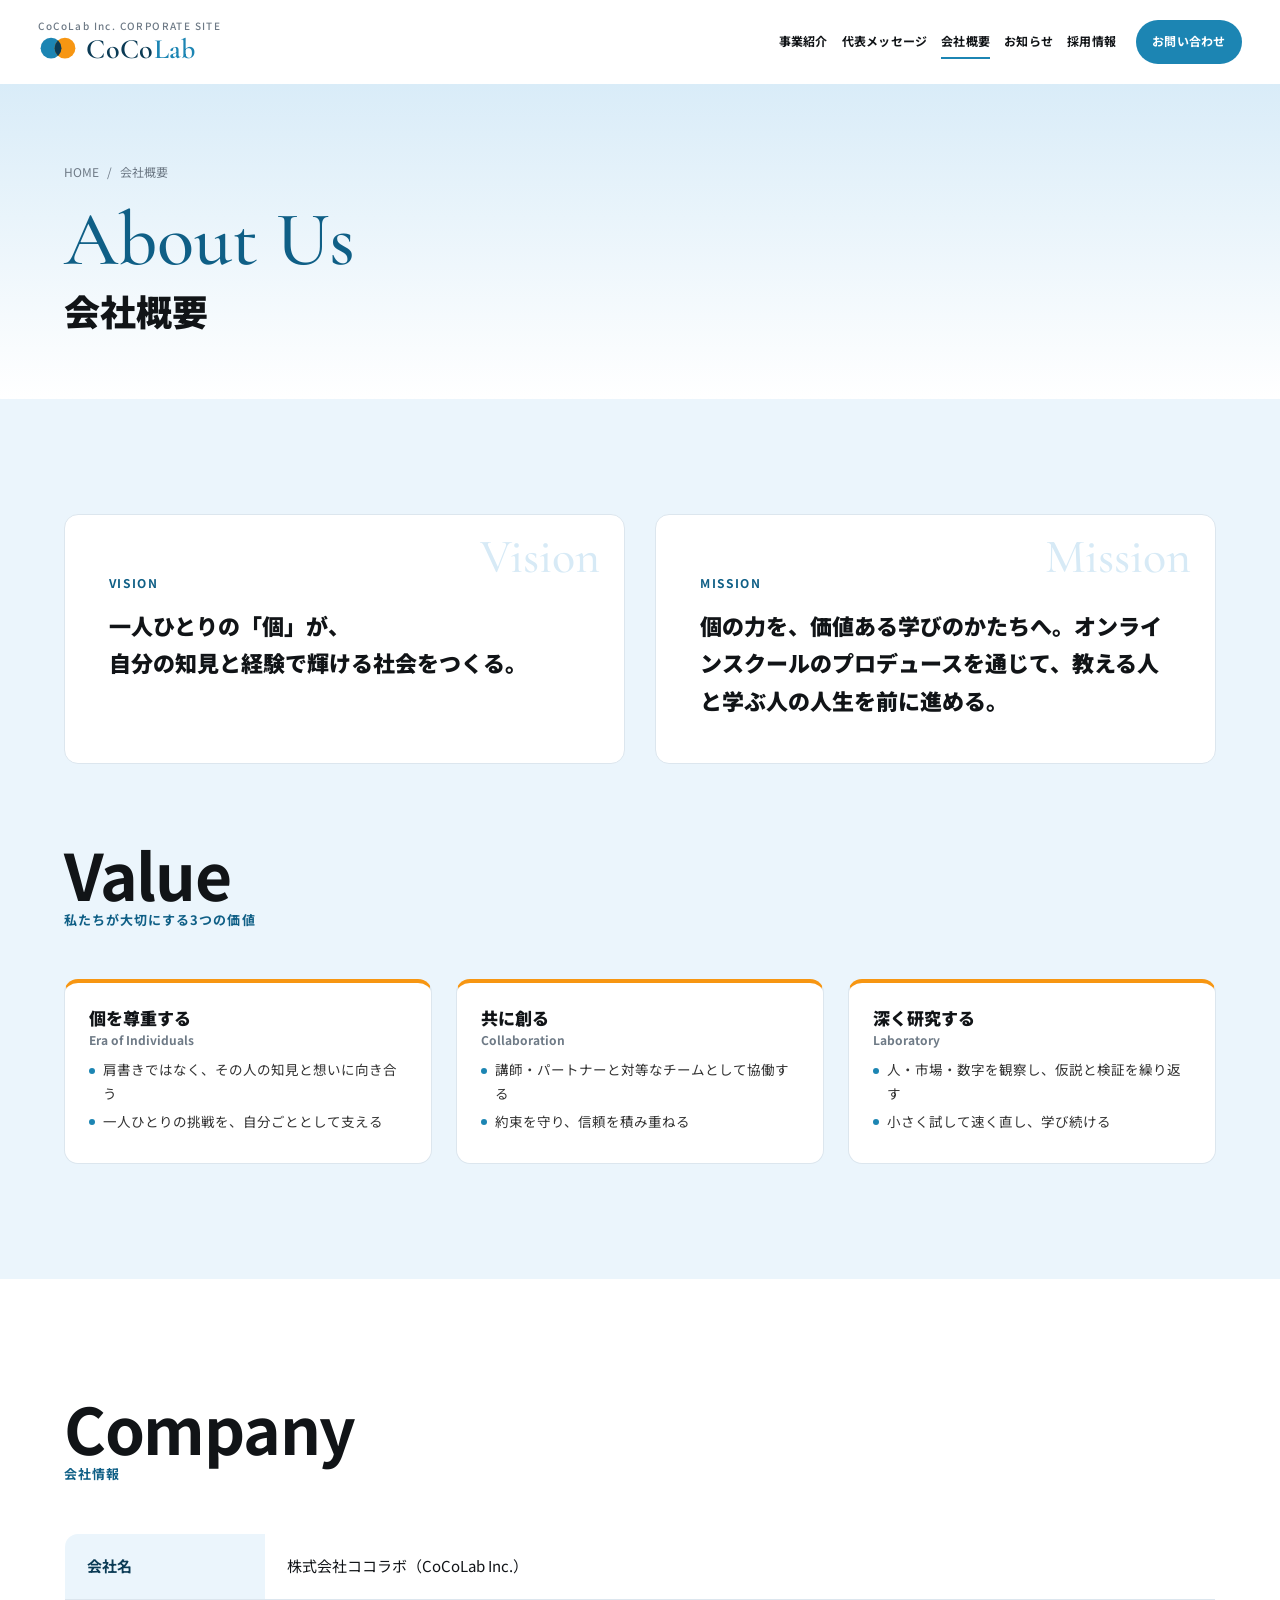
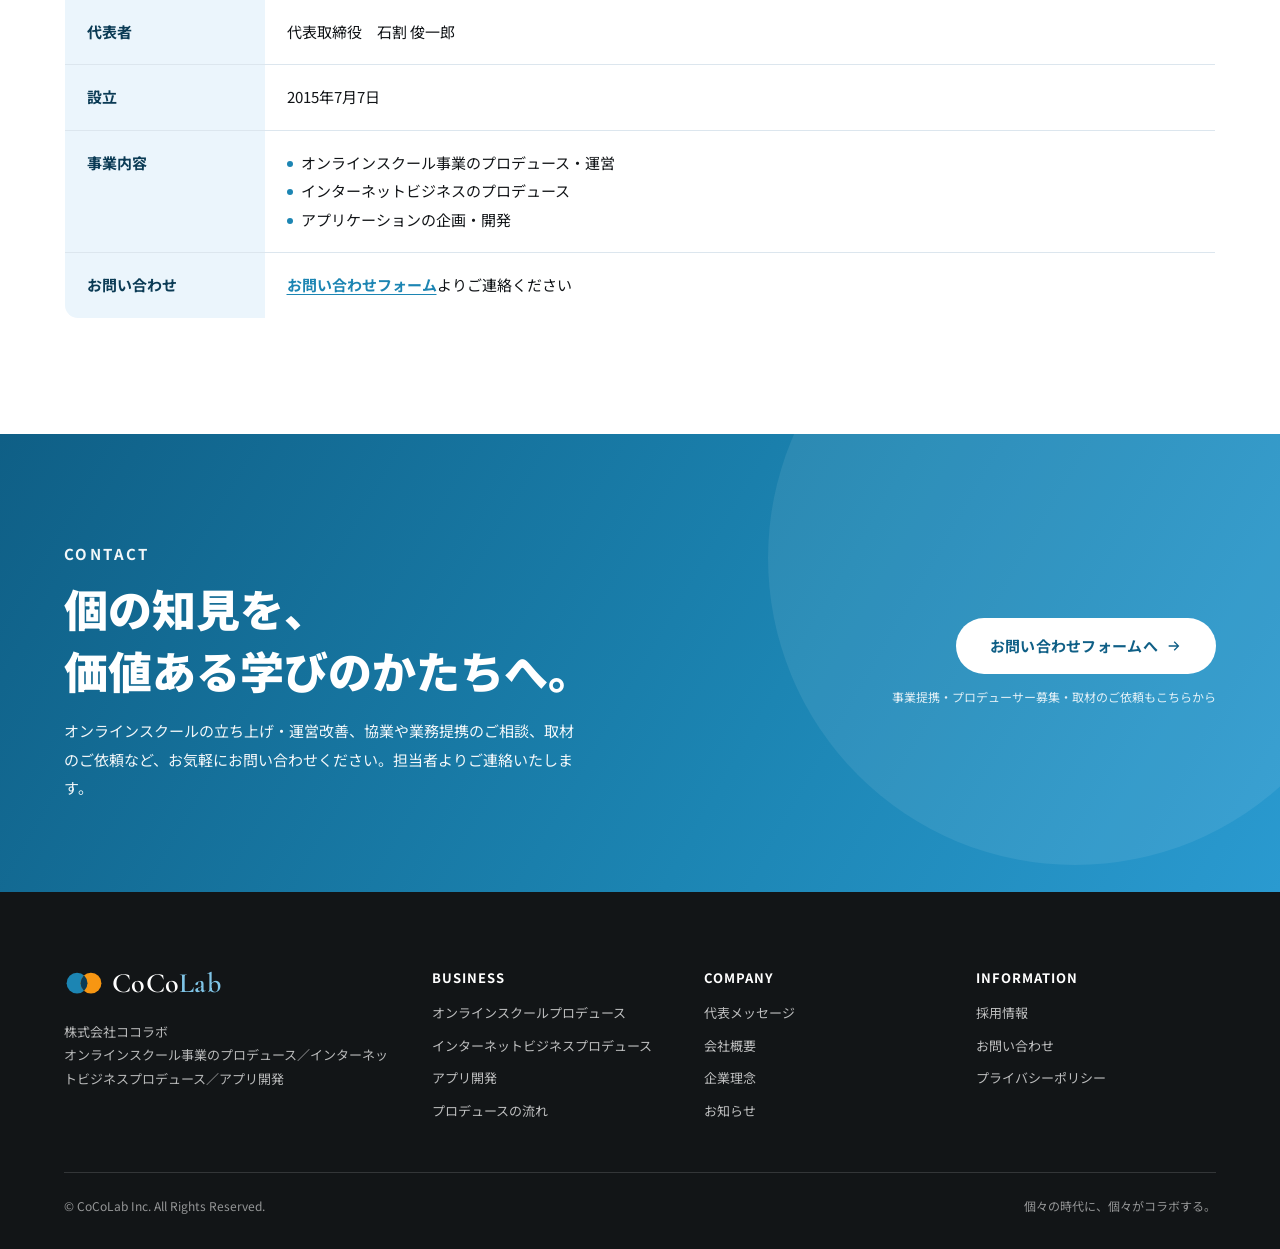
==== about.html @ 335e9fab "Add files via upload" ====
<!DOCTYPE html>
<html lang="ja">
<head>
<meta charset="utf-8">
<meta name="viewport" content="width=device-width, initial-scale=1, viewport-fit=cover">
<title>会社概要・企業理念｜株式会社ココラボ</title>
<meta name="description" content="株式会社ココラボの会社概要と企業理念。2015年設立。オンラインスクール事業のプロデュース、インターネットビジネスプロデュース、アプリ開発を行っています。">
<meta property="og:type" content="website">
<meta property="og:site_name" content="株式会社ココラボ">
<meta property="og:title" content="会社概要・企業理念｜株式会社ココラボ">
<meta property="og:description" content="株式会社ココラボの会社概要と企業理念。2015年設立。オンラインスクール事業のプロデュース、インターネットビジネスプロデュース、アプリ開発を行っています。">
<meta property="og:locale" content="ja_JP">
<meta name="twitter:card" content="summary_large_image">
<link rel="canonical" href="https://cocolo-labo.co.jp/about.html">
<meta property="og:url" content="https://cocolo-labo.co.jp/about.html">
<meta property="og:image" content="https://cocolo-labo.co.jp/og-image.jpg">
<script type="application/ld+json">{"@context": "https://schema.org", "@graph": [{"@type": "Organization", "name": "株式会社ココラボ", "alternateName": "CoCoLab Inc.", "foundingDate": "2015-07-07", "description": "オンラインスクール事業のプロデュース、インターネットビジネスプロデュース、アプリ開発を行う会社。", "founder": {"@type": "Person", "name": "石割俊一郎", "jobTitle": "代表取締役"}, "url": "https://cocolo-labo.co.jp/"}, {"@type": "BreadcrumbList", "itemListElement": [{"@type": "ListItem", "position": 1, "name": "HOME", "item": "https://cocolo-labo.co.jp/"}, {"@type": "ListItem", "position": 2, "name": "会社概要・企業理念", "item": "https://cocolo-labo.co.jp/about.html"}]}]}</script>
<link rel="icon" href="favicon.svg" type="image/svg+xml">
<link rel="preconnect" href="https://fonts.googleapis.com">
<link rel="preconnect" href="https://fonts.gstatic.com" crossorigin>
<link rel="stylesheet" href="https://fonts.googleapis.com/css2?family=Noto+Sans+JP:wght@400;500;700;900&family=Cormorant+Garamond:ital,wght@0,500;0,600;1,500&display=swap">
<link rel="stylesheet" href="style.css">
</head>
<body>
<a class="skip" href="#main">本文へスキップ</a>
<header class="header">
  <div class="header__inner">
    <a class="header__logo" href="./" aria-label="株式会社ココラボ トップへ">
      <small>CoCoLab Inc. CORPORATE SITE</small>
      <span class="logo"><svg class="logo__mark" viewBox="0 0 46 28" aria-hidden="true"><defs><clipPath id="lg-hd"><circle cx="15" cy="14" r="12"/></clipPath></defs><circle cx="15" cy="14" r="12" fill="#1C85B3"/><circle cx="31" cy="14" r="12" fill="#F79612"/><circle cx="31" cy="14" r="12" fill="#0B3B55" clip-path="url(#lg-hd)"/></svg><span class="logo__word">CoCo<b>Lab</b></span></span>
    </a>
    <nav class="nav" aria-label="グローバルナビゲーション">
      <a href="business.html">事業紹介</a>
      <a href="message.html">代表メッセージ</a>
      <a href="about.html">会社概要</a>
      <a href="news.html">お知らせ</a>
      <a href="recruit.html">採用情報</a>
    </nav>
    <div class="header__cta">
      <a class="btn" href="contact.html">お問い合わせ</a>
    </div>
    <button class="menu-btn" aria-expanded="false" aria-controls="drawer" aria-label="メニュー"><span></span><span></span><span></span></button>
  </div>
</header>
<div class="drawer" id="drawer">
  <a class="link" href="./">トップ</a>
  <a class="link" href="business.html">事業紹介</a>
  <a class="link" href="message.html">代表メッセージ</a>
  <a class="link" href="about.html">会社概要</a>
  <a class="link" href="news.html">お知らせ</a>
  <a class="link" href="recruit.html">採用情報</a>
  <a class="link" href="privacy.html">プライバシーポリシー</a>
  <div class="drawer__cta">
    <a class="btn" href="contact.html">お問い合わせ</a>
  </div>
</div>

<main id="main">
<section class="page-head">
  <div class="container">
    <nav class="breadcrumb" aria-label="パンくず"><a href="./">HOME</a><span>/</span><span>会社概要</span></nav>
    <p class="en">About Us</p>
    <h1>会社概要</h1>
  </div>
</section>

<section class="section section--sky" id="philosophy">
  <div class="container">
    <div class="vm reveal">
      <div class="vm__item"><span class="en" aria-hidden="true">Vision</span><p class="ja">VISION</p><p>一人ひとりの「個」が、<br>自分の知見と経験で輝ける社会をつくる。</p></div>
      <div class="vm__item"><span class="en" aria-hidden="true">Mission</span><p class="ja">MISSION</p><p>個の力を、価値ある学びのかたちへ。オンラインスクールのプロデュースを通じて、教える人と学ぶ人の人生を前に進める。</p></div>
    </div>
    <div class="sec-head reveal" style="margin-top:clamp(48px,6vw,80px)">
      <div class="sec-head__title"><h2><span class="en">Value</span><span class="ja">私たちが大切にする3つの価値</span></h2></div>
    </div>
    <div class="values reveal">
      <div class="value"><h3>個を尊重する<small>Era of Individuals</small></h3><ul><li>肩書きではなく、その人の知見と想いに向き合う</li><li>一人ひとりの挑戦を、自分ごととして支える</li></ul></div>
      <div class="value"><h3>共に創る<small>Collaboration</small></h3><ul><li>講師・パートナーと対等なチームとして協働する</li><li>約束を守り、信頼を積み重ねる</li></ul></div>
      <div class="value"><h3>深く研究する<small>Laboratory</small></h3><ul><li>人・市場・数字を観察し、仮説と検証を繰り返す</li><li>小さく試して速く直し、学び続ける</li></ul></div>
    </div>
  </div>
</section>

<section class="section" id="company">
  <div class="container">
    <div class="sec-head reveal">
      <div class="sec-head__title"><h2><span class="en">Company</span><span class="ja">会社情報</span></h2></div>
    </div>
    <table class="spec reveal">
      <tbody>
        <tr><th scope="row">会社名</th><td>株式会社ココラボ（CoCoLab Inc.）</td></tr>
        <tr><th scope="row">代表者</th><td>代表取締役　石割 俊一郎</td></tr>
        <tr><th scope="row">設立</th><td>2015年7月7日</td></tr>
        <tr><th scope="row">事業内容</th><td><ul class="dots"><li>オンラインスクール事業のプロデュース・運営</li><li>インターネットビジネスのプロデュース</li><li>アプリケーションの企画・開発</li></ul></td></tr>
        <tr><th scope="row">お問い合わせ</th><td><a class="text-link" href="contact.html">お問い合わせフォーム</a>よりご連絡ください</td></tr>
      </tbody>
    </table>
  </div>
</section>

</main>
<section class="cta" id="contact-cta">
  <div class="container cta__inner">
    <div>
      <p class="cta__label">CONTACT</p>
      <h2>個の知見を、<br>価値ある学びのかたちへ。</h2>
      <p>オンラインスクールの立ち上げ・運営改善、協業や業務提携のご相談、取材のご依頼など、お気軽にお問い合わせください。担当者よりご連絡いたします。</p>
    </div>
    <div class="cta__actions">
      <a class="btn btn--white btn--lg" href="contact.html">お問い合わせフォームへ<svg viewBox="0 0 24 24" fill="currentColor" aria-hidden="true"><path d="M4 11h12.2l-4.6-4.6L13 5l7 7-7 7-1.4-1.4 4.6-4.6H4z"/></svg></a>
      <small>事業提携・プロデューサー募集・取材のご依頼もこちらから</small>
    </div>
  </div>
</section>
<footer class="footer">
  <div class="container">
    <div class="footer__top">
      <div class="footer__brand">
        <span class="logo"><svg class="logo__mark" viewBox="0 0 46 28" aria-hidden="true"><defs><clipPath id="lg-ft"><circle cx="15" cy="14" r="12"/></clipPath></defs><circle cx="15" cy="14" r="12" fill="#1C85B3"/><circle cx="31" cy="14" r="12" fill="#F79612"/><circle cx="31" cy="14" r="12" fill="#0B3B55" clip-path="url(#lg-ft)"/></svg><span class="logo__word">CoCo<b>Lab</b></span></span>
        <p>株式会社ココラボ<br>オンラインスクール事業のプロデュース／インターネットビジネスプロデュース／アプリ開発</p>
      </div>
      <div>
        <h4>BUSINESS</h4>
        <ul>
          <li><a href="business.html#school">オンラインスクールプロデュース</a></li>
          <li><a href="business.html#produce">インターネットビジネスプロデュース</a></li>
          <li><a href="business.html#app">アプリ開発</a></li>
          <li><a href="business.html#flow">プロデュースの流れ</a></li>
        </ul>
      </div>
      <div>
        <h4>COMPANY</h4>
        <ul>
          <li><a href="message.html">代表メッセージ</a></li>
          <li><a href="about.html">会社概要</a></li>
          <li><a href="about.html#philosophy">企業理念</a></li>
          <li><a href="news.html">お知らせ</a></li>
        </ul>
      </div>
      <div>
        <h4>INFORMATION</h4>
        <ul>
          <li><a href="recruit.html">採用情報</a></li>
          <li><a href="contact.html">お問い合わせ</a></li>
          <li><a href="privacy.html">プライバシーポリシー</a></li>
        </ul>
      </div>
    </div>
    <div class="footer__bottom">
      <span>© CoCoLab Inc. All Rights Reserved.</span>
      <span>個々の時代に、個々がコラボする。</span>
    </div>
  </div>
</footer>
<script src="main.js"></script>
</body>
</html>
---- style.css ----
/* CoCoLab corporate site — based on the ACCENT ACE design system */
:root{
  --blue:#1C85B3;
  --blue-deep:#0F5F86;
  --blue-ink:#0B3B55;
  --sky:#EBF5FC;
  --sky-deep:#D7EAF6;
  --orange:#F79612;
  --green:#22BF4E;
  --ink:#111417;
  --mist:#6E7A86;
  --line:#DCE6EE;
  --paper:#FFFFFF;
  --footer:#121517;
  --radius:14px;
  --shadow:0 10px 30px rgba(15,95,134,.10);
  --font-ja:"Noto Sans JP","Hiragino Kaku Gothic ProN","Hiragino Sans","Yu Gothic",sans-serif;
  --font-en:"Cormorant Garamond","Times New Roman",Georgia,serif;
  --header-h:84px;
  --gutter:clamp(16px,5vw,64px);
  color-scheme:light;
}
*,*::before,*::after{box-sizing:border-box}
html{scroll-behavior:smooth;scroll-padding-top:calc(var(--header-h) + 12px)}
body{margin:0;font-family:var(--font-ja);font-size:16px;line-height:1.9;color:var(--ink);background:var(--paper);-webkit-font-smoothing:antialiased;overflow-x:hidden}
img{max-width:100%;height:auto;display:block}
a{color:inherit;text-decoration:none}
a:focus-visible,button:focus-visible{outline:3px solid var(--orange);outline-offset:3px}
ul,ol{margin:0;padding:0;list-style:none}
h1,h2,h3,h4{margin:0;line-height:1.35;text-wrap:balance}
p{margin:0}
.container{width:min(1160px,100% - var(--gutter)*2);margin-inline:auto}
.sr-only{position:absolute;width:1px;height:1px;overflow:hidden;clip:rect(0 0 0 0);white-space:nowrap}
@media (prefers-reduced-motion:reduce){*{animation:none!important;transition:none!important;scroll-behavior:auto!important}}

/* ---------- Header (logo top-left, nav + CTA right) ---------- */
.header{position:fixed;inset:0 0 auto 0;z-index:100;height:var(--header-h);background:rgba(255,255,255,.96);backdrop-filter:blur(10px);border-bottom:1px solid transparent;transition:border-color .3s,box-shadow .3s}
.header.is-scrolled{border-bottom-color:var(--line);box-shadow:0 6px 24px rgba(11,59,85,.06)}
.header__inner{height:100%;display:flex;align-items:center;gap:32px;padding-inline:clamp(16px,3vw,40px)}
.header__logo{display:flex;flex-direction:column;gap:2px;flex:0 0 auto}
.header__logo img{height:30px;width:auto}
.header__logo small{font-size:10px;letter-spacing:.14em;color:var(--mist);font-weight:500;line-height:1}
.nav{margin-left:auto;display:flex;align-items:center;gap:clamp(14px,1.8vw,26px)}
.nav a{font-size:13px;font-weight:700;letter-spacing:.02em;position:relative;padding:6px 0;white-space:nowrap}
@media (max-width:1280px){.nav{gap:14px}.nav a{font-size:12px}.header__inner{gap:20px}.header__cta .btn{padding:0 16px;font-size:12px}}
.nav a::after{content:"";position:absolute;left:0;right:0;bottom:0;height:2px;background:var(--blue);transform:scaleX(0);transform-origin:left;transition:transform .25s}
.nav a:hover::after,.nav a[aria-current="page"]::after{transform:scaleX(1)}
.header__cta{display:flex;gap:10px;flex:0 0 auto}
.btn{display:inline-flex;align-items:center;justify-content:center;gap:8px;height:44px;padding:0 22px;border-radius:999px;font-weight:700;font-size:13px;letter-spacing:.02em;color:#fff;background:var(--blue);border:0;cursor:pointer;transition:transform .2s,background .2s,box-shadow .2s;white-space:nowrap}
.btn:hover{transform:translateY(-2px);box-shadow:0 8px 20px rgba(28,133,179,.28)}
.btn--line{background:var(--green)}
.btn--line:hover{box-shadow:0 8px 20px rgba(34,191,78,.28)}
.btn--orange{background:var(--orange)}
.btn--orange:hover{box-shadow:0 8px 20px rgba(247,150,18,.3)}
.btn--lg{height:56px;padding:0 34px;font-size:15px}
.btn--ghost{background:#fff;color:var(--blue);border:2px solid var(--blue)}
.btn--ghost:hover{background:var(--sky)}
.btn svg{width:16px;height:16px;flex:none}
.menu-btn{display:none;margin-left:auto;width:44px;height:44px;border:0;background:transparent;cursor:pointer;padding:0;flex-direction:column;justify-content:center;gap:6px;align-items:center}
.menu-btn span{display:block;width:26px;height:2px;background:var(--ink);transition:transform .3s,opacity .3s}
.menu-btn[aria-expanded="true"] span:nth-child(1){transform:translateY(8px) rotate(45deg)}
.menu-btn[aria-expanded="true"] span:nth-child(2){opacity:0}
.menu-btn[aria-expanded="true"] span:nth-child(3){transform:translateY(-8px) rotate(-45deg)}
.drawer{display:none}
@media (max-width:1140px){
  .nav,.header__cta{display:none}
  .menu-btn{display:flex}
  .drawer{display:block;position:fixed;inset:var(--header-h) 0 0 0;z-index:99;background:#fff;padding:32px var(--gutter);transform:translateX(100%);transition:transform .3s;overflow-y:auto}
  .drawer.is-open{transform:none}
  .drawer a.link{display:block;padding:14px 0;border-bottom:1px solid var(--line);font-weight:700;font-size:16px}
  .drawer .drawer__cta{display:grid;gap:12px;margin-top:28px}
  .drawer .btn{height:52px}
}

/* ---------- Sections ---------- */
main{padding-top:var(--header-h)}
.section{padding-block:clamp(64px,9vw,120px)}
.section--sky{background:var(--sky)}
.sec-head{display:flex;align-items:flex-end;justify-content:space-between;gap:24px;margin-bottom:clamp(32px,4vw,52px)}
.sec-head__title{display:flex;flex-direction:column;gap:6px}
.sec-head__title h2{display:flex;flex-direction:column;gap:6px;margin:0}
.sec-head__title .en{font-size:clamp(40px,5.5vw,64px);font-weight:700;letter-spacing:-.02em;line-height:1;color:var(--ink)}
.sec-head__title .ja{font-size:13px;font-weight:700;letter-spacing:.08em;color:var(--blue-deep)}
.more{display:inline-flex;align-items:center;gap:12px;font-size:14px;font-weight:700;white-space:nowrap}
.more .arrow{width:40px;height:40px;border-radius:50%;background:var(--blue);display:grid;place-items:center;transition:transform .25s}
.more .arrow svg{width:16px;height:16px;fill:#fff}
.more:hover .arrow{transform:translateX(6px)}
.lead{font-size:clamp(15px,1.4vw,17px);max-width:38em}

/* ---------- Hero: full-width banner + lead bar ---------- */
.hero--banner{background:#fff}
.hero__banner{display:block;width:100%;height:auto}
.hero__bar{display:grid;grid-template-columns:1.25fr 1fr;gap:28px;align-items:center;padding-block:clamp(24px,3.5vw,44px)}
.hero__lead{font-size:clamp(20px,1.9vw,26px);font-weight:900;line-height:1.5;letter-spacing:.02em;color:var(--blue-ink)}
.hero__sub{margin-top:10px;font-size:clamp(15px,1.25vw,16px);line-height:1.9;color:#222}
.hero__actions{display:flex;gap:12px;flex-wrap:wrap;justify-content:flex-end}
.sp-only{display:none}
@media (max-width:820px){
  .hero__bar{grid-template-columns:1fr;gap:20px;padding-block:22px 8px}
  .hero__actions{justify-content:flex-start}
  .hero__lead{font-size:21px}
  .hero__sub{font-size:16.5px}
  .sp-only{display:inline}
}
.stats-wrap{background:#fff;padding-block:clamp(20px,3vw,36px) 0}
.intro{margin-top:clamp(22px,3vw,36px);font-size:15px;line-height:2;color:#333;max-width:52em}
.intro strong{font-weight:700;color:var(--blue-ink)}
.stats{margin-top:0;display:grid;grid-template-columns:repeat(5,1fr);border:1px solid var(--line);border-radius:var(--radius);background:#fff;overflow:hidden}
.stat{padding:22px 18px;border-left:1px solid var(--line);text-align:center}
.stat:first-child{border-left:0}
.stat__num{white-space:nowrap;font-size:clamp(26px,2.6vw,36px);font-weight:900;color:var(--blue-deep);line-height:1.1;font-variant-numeric:tabular-nums;letter-spacing:-.01em}
.stat__num small{font-size:.5em;font-weight:700;margin-left:2px}
.stat__label{font-size:12px;font-weight:700;color:var(--mist);margin-top:6px;letter-spacing:.04em}
.stats__note{grid-column:1/-1;font-size:11px;color:var(--mist);padding:8px 18px;border-top:1px solid var(--line);background:#FAFCFE;text-align:right}
@media (max-width:900px){
  .hero__copy{grid-template-columns:1fr}
  .hero__actions{justify-content:flex-start}
  .stats{grid-template-columns:repeat(3,1fr)}
  .stat:nth-child(4){border-left:0;border-top:1px solid var(--line)}
  .stat:nth-child(5){border-top:1px solid var(--line)}
}
@media (max-width:560px){
  .hero__photos{grid-template-columns:1.2fr 1fr}
  .hero__photos figure:nth-child(3){display:none}
  .stats{grid-template-columns:repeat(2,1fr)}
  .stat:nth-child(3){border-left:0;border-top:1px solid var(--line)}
  .stat:nth-child(4){border-left:1px solid var(--line)}
  .stat:nth-child(5){border-left:0;grid-column:1/-1}
}

/* ---------- Cards ---------- */
.grid-3{display:grid;grid-template-columns:repeat(3,1fr);gap:clamp(18px,2.4vw,32px)}
.grid-2{display:grid;grid-template-columns:repeat(2,1fr);gap:clamp(18px,2.4vw,32px)}
@media (max-width:900px){.grid-3{grid-template-columns:repeat(2,1fr)}}
@media (max-width:600px){.grid-3,.grid-2{grid-template-columns:1fr}}
.card{display:flex;flex-direction:column;background:#fff;border-radius:var(--radius);overflow:hidden;border:1px solid var(--line);transition:transform .25s,box-shadow .25s}
a.card:hover{transform:translateY(-4px);box-shadow:var(--shadow)}
.card__img{aspect-ratio:16/9;overflow:hidden;background:var(--sky)}
.card__img img{width:100%;height:100%;object-fit:cover;transition:transform .5s}
a.card:hover .card__img img{transform:scale(1.04)}
.card__body{padding:20px 22px 22px;display:flex;flex-direction:column;gap:10px;flex:1}
.badge{display:inline-block;align-self:flex-start;padding:3px 12px;border-radius:999px;background:var(--blue);color:#fff;font-size:11px;font-weight:700;letter-spacing:.06em}
.badge--orange{background:var(--orange)}
.badge--navy{background:var(--blue-ink)}
.card__title{font-size:16px;font-weight:700;line-height:1.6}
.card__date{font-size:12px;color:var(--mist);font-variant-numeric:tabular-nums;margin-top:auto}

/* News list */
.news-list{margin-top:clamp(28px,3vw,44px);border-top:1px solid var(--line)}
.news-list li{border-bottom:1px solid var(--line)}
.news-list a{display:grid;grid-template-columns:110px 1fr auto;gap:18px;align-items:center;padding:18px 6px;transition:background .2s}
.news-list a:hover{background:var(--sky)}
.news-list time{font-size:13px;font-weight:700;color:var(--blue-deep);font-variant-numeric:tabular-nums}
.news-list .t{font-size:15px;font-weight:500}
.news-list .ext{width:16px;height:16px;fill:var(--mist);flex:none}
.news-list li.is-hidden{display:none}
.news-more{margin-top:28px;text-align:center}
@media (max-width:600px){.news-list a{grid-template-columns:1fr;gap:4px}.news-list .ext{display:none}}

/* Media: logo marquee + article cards */
.marquee{overflow:hidden;margin-bottom:clamp(32px,4vw,56px);-webkit-mask-image:linear-gradient(90deg,transparent,#000 6%,#000 94%,transparent);mask-image:linear-gradient(90deg,transparent,#000 6%,#000 94%,transparent)}
.marquee__track{display:flex;width:max-content;animation:marquee 46s linear infinite}
.marquee:hover .marquee__track{animation-play-state:paused}
.marquee__list{display:flex;gap:14px;padding-right:14px;flex:none}
.marquee__list li{flex:none;width:176px;height:74px;background:#fff;border-radius:10px;border:1px solid var(--line);display:grid;place-items:center;padding:14px 20px}
.marquee__list img{max-height:100%;max-width:100%;width:auto;object-fit:contain}
@keyframes marquee{from{transform:translateX(0)}to{transform:translateX(-50%)}}
@media (max-width:560px){.marquee__list li{width:140px;height:60px;padding:10px 14px}.marquee__track{animation-duration:36s}}
@media (prefers-reduced-motion:reduce){.marquee{overflow-x:auto;mask-image:none;-webkit-mask-image:none}.marquee__track{animation:none}.marquee__list+.marquee__list{display:none}}
.card.is-hidden{display:none}
.section--sky .card{border-color:transparent}

/* Lecture schools logo marquee */
.marquee--schools{margin-bottom:clamp(28px,3.5vw,44px)}
.marquee--schools .marquee__track{animation-duration:38s}
.schools__list{gap:12px;padding-right:12px}
.marquee--schools .marquee__list li{width:auto;height:auto;display:flex;align-items:center;gap:10px;border-radius:999px;padding:7px 18px 7px 8px}
.marquee--schools .marquee__list img{width:40px;height:40px;object-fit:contain;border-radius:50%;background:#fff;max-height:none}
.marquee--schools .marquee__list span{font-size:12.5px;font-weight:700;color:var(--blue-ink);white-space:nowrap}
@media (max-width:560px){.marquee--schools .marquee__list li{padding:5px 12px 5px 6px}.marquee--schools .marquee__list img{width:32px;height:32px}.marquee--schools .marquee__list span{font-size:11.5px}}

/* Lectures (photo cards) */
.ev{display:flex;flex-direction:column;background:#fff;border-radius:var(--radius);overflow:hidden;border:1px solid var(--line);transition:transform .25s,box-shadow .25s}
.ev:hover{transform:translateY(-4px);box-shadow:var(--shadow)}
.ev__img{margin:0;position:relative;aspect-ratio:16/10;overflow:hidden;background:var(--sky)}
.ev__img img{width:100%;height:100%;object-fit:cover;transition:transform .5s}
.ev:hover .ev__img img{transform:scale(1.04)}
.ev__tag{position:absolute;left:0;top:14px;background:var(--blue-ink);color:#fff;font-size:11px;font-weight:700;letter-spacing:.08em;padding:5px 12px 5px 14px;border-radius:0 999px 999px 0}
.ev__body{padding:18px 20px 20px;display:flex;flex-direction:column;gap:6px;flex:1}
.ev__title{font-size:15px;font-weight:700;line-height:1.65}
.ev__school{font-size:12px;font-weight:700;color:var(--orange);letter-spacing:.04em}
.ev__date{font-size:12px;color:var(--mist);font-variant-numeric:tabular-nums;margin-top:auto;padding-top:6px}
.ev__note{margin-top:28px;font-size:14px;color:var(--mist);text-align:center}
.ev__note a{color:var(--blue);font-weight:700;text-decoration:underline;text-underline-offset:3px}

/* Service */
.service-intro{display:grid;grid-template-columns:1fr 1fr;gap:clamp(28px,5vw,72px);align-items:center;margin-bottom:clamp(40px,5vw,72px)}
.service-intro figure{margin:0;border-radius:var(--radius);overflow:hidden;box-shadow:var(--shadow);aspect-ratio:4/3}
.service-intro img{width:100%;height:100%;object-fit:cover}
.service-intro h3{font-size:clamp(24px,2.6vw,32px);font-weight:900;line-height:1.45;margin-bottom:16px}
.service-intro h3 em{font-style:normal;color:var(--blue)}
.pillars{display:flex;gap:10px;flex-wrap:wrap;margin-top:22px}
.pillar{display:inline-flex;align-items:center;gap:8px;background:#fff;border:1px solid var(--line);border-radius:999px;padding:8px 16px;font-size:13px;font-weight:700;color:var(--blue-ink)}
.pillar::before{content:"";width:8px;height:8px;border-radius:50%;background:var(--orange)}
@media (max-width:820px){.service-intro{grid-template-columns:1fr}}
.benefits{display:grid;grid-template-columns:repeat(4,1fr);gap:clamp(16px,2vw,28px)}
@media (max-width:1000px){.benefits{grid-template-columns:repeat(2,1fr)}}
@media (max-width:520px){.benefits{grid-template-columns:1fr}}
.benefit{background:#fff;border-radius:var(--radius);padding:28px 24px 30px;border-top:4px solid var(--blue);display:flex;flex-direction:column;gap:12px}
.benefit__icon{width:52px;height:52px;border-radius:14px;background:var(--sky);display:grid;place-items:center}
.benefit__icon svg{width:26px;height:26px;fill:none;stroke:var(--blue-deep);stroke-width:1.8;stroke-linecap:round;stroke-linejoin:round}
.benefit h3{font-size:17px;font-weight:900}
.benefit .num{font-size:28px;font-weight:900;color:var(--orange);line-height:1;font-variant-numeric:tabular-nums}
.benefit .num small{font-size:13px;color:var(--mist);font-weight:700;margin-left:4px}
.benefit p{font-size:13.5px;line-height:1.8;color:#333}

/* Member */
.member{display:flex;flex-direction:column;gap:14px}
.member figure{margin:0;border-radius:var(--radius);overflow:hidden;aspect-ratio:3/2;background:var(--sky)}
.member img{width:100%;height:100%;object-fit:cover;object-position:center top}
.member__name{font-size:22px;font-weight:900;line-height:1.2}
.member__name small{display:block;font-size:11px;font-weight:700;color:var(--mist);letter-spacing:.1em;margin-top:6px}
.member__school{font-size:13px;font-weight:700;color:var(--blue-deep);line-height:1.6}
.member ul{display:flex;flex-direction:column;gap:4px;font-size:13.5px;color:#333;padding-top:10px;border-top:1px solid var(--line)}
.member li{padding-left:14px;position:relative}
.member li::before{content:"";position:absolute;left:0;top:.75em;width:6px;height:6px;border-radius:50%;background:var(--blue)}

/* Voice */
.voice{background:#fff;border-radius:var(--radius);overflow:hidden;border:1px solid var(--line);display:flex;flex-direction:column}
.yt{position:relative;aspect-ratio:16/9;background:#000;cursor:pointer;border:0;padding:0;width:100%;display:block}
.yt img{width:100%;height:100%;object-fit:cover;opacity:.92}
.yt .play{position:absolute;inset:0;display:grid;place-items:center}
.yt .play span{width:64px;height:64px;border-radius:50%;background:rgba(255,255,255,.95);display:grid;place-items:center;box-shadow:0 8px 24px rgba(0,0,0,.3);transition:transform .2s}
.yt:hover .play span{transform:scale(1.08)}
.yt .play svg{width:26px;height:26px;fill:var(--blue);margin-left:4px}
.yt iframe{position:absolute;inset:0;width:100%;height:100%;border:0}
.voice__body{padding:20px 22px 24px;display:flex;flex-direction:column;gap:10px}
.voice__label{font-size:11px;font-weight:700;color:var(--orange);letter-spacing:.08em}
.voice__text{font-size:14px;line-height:1.85;color:#333}

/* CTA band */
.cta{background:linear-gradient(120deg,var(--blue-deep),var(--blue) 60%,#2A9AD0);color:#fff;padding-block:clamp(56px,7vw,96px);position:relative;overflow:hidden}
.cta::after{content:"";position:absolute;right:-8%;top:-40%;width:48vw;height:48vw;max-width:620px;max-height:620px;border-radius:50%;background:rgba(255,255,255,.08)}
.cta__inner{display:grid;grid-template-columns:1.2fr 1fr;gap:32px;align-items:center;position:relative;z-index:1}
.cta__label{font-size:12px;font-weight:700;letter-spacing:.16em;opacity:.85}
.cta h2{font-size:clamp(28px,3.6vw,44px);font-weight:900;line-height:1.4;margin-top:10px}
.cta p{margin-top:16px;font-size:15px;opacity:.95;max-width:34em}
.cta__actions{display:flex;flex-direction:column;gap:12px;align-items:flex-end}
.cta .btn--white{background:#fff;color:var(--blue-deep)}
.cta .btn--white:hover{box-shadow:0 8px 24px rgba(0,0,0,.2)}
.cta small{font-size:12px;opacity:.85}
@media (max-width:820px){.cta__inner{grid-template-columns:1fr}.cta__actions{align-items:flex-start}}

/* Footer */
.footer{background:var(--footer);color:#fff;padding-block:clamp(48px,6vw,80px) 32px}
.footer__top{display:grid;grid-template-columns:1.4fr 1fr 1fr 1fr;gap:32px;padding-bottom:40px;border-bottom:1px solid rgba(255,255,255,.14)}
.footer__brand img{height:30px;width:auto;filter:brightness(0) invert(1)}
.footer__brand p{font-size:13px;color:rgba(255,255,255,.7);margin-top:16px;line-height:1.8}
.footer h4{font-size:13px;font-weight:700;letter-spacing:.08em;margin-bottom:14px;color:#fff}
.footer li{font-size:13px;color:rgba(255,255,255,.72);margin-bottom:8px}
.footer li a:hover{color:#fff}
.social{display:flex;gap:10px}
.social a{display:inline-flex;align-items:center;gap:8px;border:1px solid rgba(255,255,255,.3);border-radius:999px;padding:8px 16px;font-size:12px;font-weight:700;transition:background .2s}
.social a:hover{background:rgba(255,255,255,.12)}
.footer__bottom{display:flex;justify-content:space-between;gap:16px;flex-wrap:wrap;padding-top:22px;font-size:12px;color:rgba(255,255,255,.55)}
@media (max-width:820px){.footer__top{grid-template-columns:1fr 1fr}}
@media (max-width:520px){.footer__top{grid-template-columns:1fr}}

/* ---------- Sub pages ---------- */
.page-head{background:linear-gradient(180deg,#D9ECF8,#fff);padding-block:clamp(48px,6vw,88px) clamp(40px,5vw,64px)}
.page-head .en{font-family:var(--font-en);font-size:clamp(40px,6vw,80px);font-weight:500;line-height:1;color:var(--blue-deep)}
.page-head h1{font-size:clamp(24px,3vw,36px);font-weight:900;margin-top:8px}
.breadcrumb{font-size:12px;color:var(--mist);margin-bottom:18px;display:flex;gap:8px}
.breadcrumb a:hover{color:var(--blue)}
.vm{display:grid;grid-template-columns:1fr 1fr;gap:clamp(18px,2.4vw,32px)}
@media (max-width:760px){.vm{grid-template-columns:1fr}}
.vm__item{background:#fff;border-radius:var(--radius);padding:clamp(28px,3.4vw,44px);border:1px solid var(--line);position:relative}
.vm__item .en{font-family:var(--font-en);font-size:48px;line-height:1;color:var(--sky-deep);font-weight:500;position:absolute;right:24px;top:18px}
.vm__item .ja{font-size:12px;font-weight:700;letter-spacing:.14em;color:var(--blue-deep)}
.vm__item p{font-size:clamp(18px,1.9vw,22px);font-weight:900;line-height:1.7;margin-top:14px}
.values{display:grid;grid-template-columns:repeat(3,1fr);gap:clamp(16px,2vw,24px);margin-top:clamp(28px,3vw,40px)}
@media (max-width:900px){.values{grid-template-columns:repeat(2,1fr)}}
@media (max-width:560px){.values{grid-template-columns:1fr}}
.value{background:#fff;border:1px solid var(--line);border-radius:var(--radius);padding:24px 24px 26px;border-top:4px solid var(--orange)}
.value h3{font-size:17px;font-weight:900;margin-bottom:10px}
.value h3 small{display:block;font-size:12px;color:var(--mist);font-weight:700;margin-top:2px}
.value li{font-size:13.5px;color:#333;padding-left:14px;position:relative;line-height:1.75;margin-bottom:4px}
.value li::before{content:"";position:absolute;left:0;top:.7em;width:6px;height:6px;border-radius:50%;background:var(--blue)}
.greeting{display:grid;grid-template-columns:340px 1fr;gap:clamp(28px,5vw,72px);align-items:start}
@media (max-width:860px){.greeting{grid-template-columns:1fr}.greeting figure{max-width:360px}}
.greeting figure{margin:0;border-radius:var(--radius);overflow:hidden;box-shadow:var(--shadow);position:sticky;top:calc(var(--header-h) + 24px)}
.greeting figcaption{padding:14px 18px;background:#fff;font-size:13px;font-weight:700;color:var(--blue-ink)}
.greeting figcaption small{display:block;font-weight:500;color:var(--mist);font-size:11px}
.greeting h3{font-size:clamp(22px,2.6vw,30px);font-weight:900;line-height:1.5;margin-bottom:22px}
.greeting p{font-size:15px;line-height:2;margin-bottom:1.2em;color:#222}
.greeting .sign{text-align:right;font-weight:700;margin-top:24px}
.greeting .sign small{display:block;font-size:12px;color:var(--mist);font-weight:500}
.spec{width:100%;border-collapse:collapse;background:#fff;border-radius:var(--radius);overflow:hidden;border:1px solid var(--line)}
.spec th,.spec td{padding:18px 22px;text-align:left;border-bottom:1px solid var(--line);font-size:15px;vertical-align:top}
.spec th{width:200px;background:var(--sky);font-weight:700;color:var(--blue-ink)}
.spec tr:last-child th,.spec tr:last-child td{border-bottom:0}
@media (max-width:600px){.spec th,.spec td{display:block;width:100%}.spec th{padding-bottom:6px}.spec td{padding-top:6px}}
.map{margin-top:28px;border-radius:var(--radius);overflow:hidden;border:1px solid var(--line);aspect-ratio:16/7;background:var(--sky)}
.map iframe{width:100%;height:100%;border:0;display:block}

/* Recruit */
.work-style{background:#fff;border:1px solid var(--line);border-radius:var(--radius);padding:clamp(24px,3vw,36px);display:grid;grid-template-columns:repeat(3,1fr);gap:24px}
@media (max-width:760px){.work-style{grid-template-columns:1fr}}
.work-style h3{font-size:12px;letter-spacing:.12em;color:var(--blue-deep);font-weight:700;margin-bottom:6px}
.work-style p{font-size:15px;font-weight:700}
.work-style small{display:block;font-size:12px;color:var(--mist);font-weight:500;margin-top:4px}
.work-note{grid-column:1/-1;font-size:12px;color:var(--mist);border-top:1px dashed var(--line);padding-top:14px}
.job{background:#fff;border:1px solid var(--line);border-radius:var(--radius);overflow:hidden;margin-bottom:clamp(20px,2.5vw,32px)}
.job__head{display:flex;align-items:center;gap:16px;flex-wrap:wrap;padding:24px clamp(20px,3vw,36px);background:var(--sky)}
.job__head h3{font-size:clamp(20px,2.2vw,26px);font-weight:900}
.job__head .tags{display:flex;gap:8px;margin-left:auto}
.job__body{padding:clamp(20px,3vw,36px);display:grid;grid-template-columns:repeat(2,1fr);gap:clamp(20px,3vw,36px)}
@media (max-width:760px){.job__body{grid-template-columns:1fr}}
.job__block h4{font-size:13px;letter-spacing:.1em;color:var(--blue-deep);font-weight:700;padding-bottom:8px;border-bottom:2px solid var(--sky-deep);margin-bottom:12px}
.job__block li{font-size:14px;padding-left:16px;position:relative;line-height:1.75;margin-bottom:6px}
.job__block li::before{content:"";position:absolute;left:0;top:.7em;width:6px;height:6px;border-radius:50%;background:var(--orange)}
.job__foot{padding:0 clamp(20px,3vw,36px) clamp(20px,3vw,32px)}
.flow{display:grid;grid-template-columns:repeat(4,1fr);gap:16px;counter-reset:step}
@media (max-width:900px){.flow{grid-template-columns:repeat(2,1fr)}}
@media (max-width:520px){.flow{grid-template-columns:1fr}}
.flow li{background:#fff;border:1px solid var(--line);border-radius:var(--radius);padding:24px 22px;position:relative}
.flow li::before{counter-increment:step;content:"STEP " counter(step);font-size:11px;font-weight:700;letter-spacing:.12em;color:var(--orange)}
.flow h3{font-size:17px;font-weight:900;margin:6px 0 8px}
.flow p{font-size:13.5px;color:#333;line-height:1.8}
.entry{background:#fff;border-radius:var(--radius);border:1px solid var(--line);padding:clamp(28px,4vw,48px);text-align:center;display:flex;flex-direction:column;align-items:center;gap:16px}
.entry h3{font-size:clamp(20px,2.4vw,26px);font-weight:900}
.entry p{max-width:36em;font-size:14.5px}
.entry .mail{font-size:clamp(16px,2vw,20px);font-weight:700;color:var(--blue-deep);word-break:break-all}

/* Privacy */
.legal{max-width:820px}
.legal h2{font-size:18px;font-weight:900;margin:36px 0 12px;padding-left:14px;border-left:4px solid var(--blue)}
.legal h2:first-of-type{margin-top:0}
.legal p,.legal li{font-size:14.5px;line-height:1.95;color:#222}
.legal ul{padding-left:1.2em;list-style:disc;margin:8px 0 12px}
.legal .sub{font-weight:700;margin-top:12px}
.legal .date{margin-top:36px;font-size:13px;color:var(--mist)}

/* reveal */
.reveal{opacity:1;transform:none}
@media (prefers-reduced-motion:no-preference){
  .js .reveal{opacity:0;transform:translateY(18px);transition:opacity .7s ease,transform .7s ease}
  .js .reveal.is-in{opacity:1;transform:none}
}

/* =========================================================
   CoCoLab additions
   ========================================================= */
.skip{position:absolute;left:12px;top:-60px;z-index:200;background:var(--blue-ink);color:#fff;padding:10px 16px;border-radius:8px;font-size:13px;font-weight:700}
.skip:focus{top:12px}
.pc-only{display:inline}
@media (max-width:820px){.pc-only{display:none}}
.text-link{color:var(--blue);font-weight:700;text-decoration:underline;text-underline-offset:3px}

/* Logo */
.logo{display:inline-flex;align-items:center;gap:8px;line-height:1}
.logo__mark{width:40px;height:auto;flex:none}
.logo__word{font-family:var(--font-en);font-size:28px;font-weight:600;letter-spacing:.01em;color:var(--blue-ink)}
.logo__word b{font-weight:600;color:var(--blue)}
.header__logo .logo{margin-top:2px}
.footer__brand .logo__word{color:#fff}
.footer__brand .logo__word b{color:#7FC4E6}

/* Hero */
.hero--co{position:relative;overflow:hidden;background:
  radial-gradient(circle at 85% 20%,rgba(28,133,179,.10),transparent 42%),
  linear-gradient(180deg,var(--sky),#fff 88%)}
.hero--co::before{content:"";position:absolute;inset:0;background-image:linear-gradient(var(--sky-deep) 1px,transparent 1px),linear-gradient(90deg,var(--sky-deep) 1px,transparent 1px);background-size:56px 56px;opacity:.45;-webkit-mask-image:linear-gradient(180deg,#000,transparent 80%);mask-image:linear-gradient(180deg,#000,transparent 80%)}
.hero__grid{position:relative;display:grid;grid-template-columns:1.05fr 1fr;gap:clamp(24px,4vw,64px);align-items:center;padding-block:clamp(48px,7vw,104px) clamp(40px,5vw,72px)}
.hero__en{font-family:var(--font-en);font-size:clamp(20px,2.2vw,28px);font-weight:500;font-style:italic;color:var(--blue);line-height:1.2;letter-spacing:.01em}
.hero__title{font-size:clamp(38px,5.6vw,72px);font-weight:900;line-height:1.25;letter-spacing:.02em;color:var(--blue-ink);margin-top:14px}
.hero--co .hero__sub{margin-top:22px;max-width:32em;font-size:clamp(15px,1.3vw,16.5px);color:#2A3540}
.hero--co .hero__actions{justify-content:flex-start;margin-top:30px}
.hero__visual{display:grid;place-items:center}
.venn{width:min(100%,520px);height:auto;overflow:visible}
.venn__c{stroke-width:1.5;mix-blend-mode:multiply}
.venn__c--1{fill:rgba(28,133,179,.16);stroke:var(--blue)}
.venn__c--2{fill:rgba(247,150,18,.16);stroke:var(--orange)}
.venn__c--3{fill:rgba(11,59,85,.10);stroke:var(--blue-ink)}
.venn__t text{text-anchor:middle}
.venn__t .en{font-family:var(--font-en);font-size:30px;font-weight:600;fill:var(--blue-ink)}
.venn__t .ja{font-size:14px;font-weight:700;fill:var(--mist);letter-spacing:.06em}
.venn__t .core{font-family:var(--font-en);font-size:30px;font-weight:600;fill:var(--blue-deep)}
@media (prefers-reduced-motion:no-preference){
  .venn__c{transform-box:fill-box;transform-origin:center;animation:float 9s ease-in-out infinite}
  .venn__c--2{animation-delay:-3s}.venn__c--3{animation-delay:-6s}
}
@keyframes float{50%{transform:translate(0,-6px)}}
@media (max-width:900px){
  .hero__grid{grid-template-columns:1fr;padding-top:40px}
  .hero__visual{order:-1}
  .venn{width:min(78%,320px)}
  .hero__grid{gap:8px;padding-top:24px}
}

/* stats: 3 columns */
.stats--3{grid-template-columns:repeat(3,1fr)}
@media (max-width:900px){.stats--3 .stat:nth-child(n){border-top:0;border-left:1px solid var(--line)}.stats--3 .stat:first-child{border-left:0}}
@media (max-width:560px){.stats--3{grid-template-columns:repeat(3,1fr)}.stats--3 .stat{padding:18px 8px}.stats--3 .stat:nth-child(3){grid-column:auto}}

/* Concept / people cards */
.meaning{background:#fff;border:1px solid var(--line);border-radius:var(--radius);padding:clamp(24px,3vw,36px);position:relative;overflow:hidden}
.meaning__no{font-family:var(--font-en);font-size:64px;line-height:1;font-weight:600;color:var(--sky-deep);position:absolute;right:20px;top:14px}
.meaning__en{font-family:var(--font-en);font-size:20px;font-style:italic;color:var(--blue)}
.meaning h3{font-size:22px;font-weight:900;margin:6px 0 14px;position:relative}
.meaning p:last-child{font-size:14.5px;line-height:1.9;color:#333;position:relative}

/* Business cards */
.biz{display:flex;flex-direction:column;gap:14px;background:#fff;border-radius:var(--radius);padding:clamp(26px,3vw,36px);position:relative;border-top:4px solid var(--blue);transition:transform .25s,box-shadow .25s}
.biz:hover{transform:translateY(-4px);box-shadow:var(--shadow)}
.biz__no{position:absolute;right:24px;top:20px;font-family:var(--font-en);font-size:22px;font-weight:600;color:var(--orange)}
.biz__icon{width:56px;height:56px;border-radius:14px;background:var(--sky);display:grid;place-items:center}
.biz__icon svg{width:28px;height:28px;fill:none;stroke:var(--blue-deep);stroke-width:1.7;stroke-linecap:round;stroke-linejoin:round}
.biz h3{font-size:20px;font-weight:900;line-height:1.5}
.biz p{font-size:14px;line-height:1.9;color:#333}
.biz__more{margin-top:auto;padding-top:6px;font-size:13px;font-weight:700;color:var(--blue);display:inline-flex;align-items:center;gap:8px}
.biz__more::after{content:"→";transition:transform .25s}
.biz:hover .biz__more::after{transform:translateX(4px)}

/* Strengths */
.strengths{display:grid;grid-template-columns:repeat(2,1fr);gap:clamp(16px,2vw,28px)}
@media (max-width:760px){.strengths{grid-template-columns:1fr}}
.strength{display:grid;grid-template-columns:auto 1fr;gap:20px;align-items:start;padding:clamp(22px,2.6vw,32px);border:1px solid var(--line);border-radius:var(--radius);background:#fff}
.strength__num{font-family:var(--font-en);font-size:44px;line-height:1;font-weight:600;color:var(--blue)}
.strength h3{font-size:18px;font-weight:900;margin-bottom:8px}
.strength p{font-size:14px;line-height:1.9;color:#333}

/* Message teaser */
.msg-teaser{display:grid;grid-template-columns:minmax(260px,420px) 1fr;gap:clamp(28px,5vw,72px);align-items:center}
.msg-teaser figure{margin:0;border-radius:var(--radius);overflow:hidden;box-shadow:var(--shadow);aspect-ratio:1}
.msg-teaser img{width:100%;height:100%;object-fit:cover}
.msg-teaser__title{font-size:clamp(22px,2.6vw,30px);font-weight:900;line-height:1.55;margin:26px 0 16px}
.msg-teaser p{font-size:15px;line-height:2;color:#222}
.msg-teaser__sign{margin:18px 0 26px;font-weight:700}
@media (max-width:820px){.msg-teaser{grid-template-columns:1fr}.msg-teaser figure{max-width:420px}}

/* News */
.news-list time{white-space:nowrap}
.news-list .cat{font-size:11px;font-weight:700;color:var(--blue-deep);border:1px solid var(--sky-deep);background:var(--sky);border-radius:999px;padding:2px 10px;white-space:nowrap;justify-self:start}
.news-list--co a{grid-template-columns:110px 90px 1fr auto}
@media (max-width:600px){.news-list--co a{grid-template-columns:auto 1fr;row-gap:6px}.news-list--co .t{grid-column:1/-1}}
.news-list .go{width:16px;height:16px;fill:var(--mist)}
@media (max-width:600px){.news-list .go{display:none}}
.news-entry{padding:clamp(24px,3vw,36px) 0;border-bottom:1px solid var(--line);scroll-margin-top:calc(var(--header-h) + 20px)}
.news-entry:first-child{border-top:1px solid var(--line)}
.news-entry__meta{display:flex;gap:12px;align-items:center;font-size:13px;font-weight:700;color:var(--blue-deep)}
.news-entry h2{font-size:clamp(18px,2vw,22px);font-weight:900;margin:10px 0 12px;line-height:1.6}
.news-entry p{font-size:15px;line-height:2;color:#333;max-width:46em}

/* Link banners */
.banner{position:relative;display:block;border-radius:var(--radius);padding:clamp(28px,3.4vw,44px);background:linear-gradient(120deg,var(--blue-deep),var(--blue));color:#fff;overflow:hidden;transition:transform .25s,box-shadow .25s}
.banner--orange{background:linear-gradient(120deg,#E5820A,var(--orange))}
.banner:hover{transform:translateY(-4px);box-shadow:var(--shadow)}
.banner::after{content:"";position:absolute;right:-60px;bottom:-80px;width:220px;height:220px;border-radius:50%;background:rgba(255,255,255,.1)}
.banner__en{font-family:var(--font-en);font-size:clamp(34px,4vw,48px);line-height:1;font-weight:600}
.banner h3{font-size:18px;font-weight:900;margin-top:8px}
.banner p{font-size:14px;opacity:.92;margin-top:8px;max-width:26em;padding-right:56px}
.banner .arrow{position:absolute;right:clamp(20px,3vw,36px);bottom:clamp(20px,3vw,36px);width:44px;height:44px;border-radius:50%;background:#fff;display:grid;place-items:center;transition:transform .25s;z-index:1}
.banner .arrow svg{width:18px;height:18px;fill:var(--blue-deep)}
.banner--orange .arrow svg{fill:#E5820A}
.banner:hover .arrow{transform:translateX(6px)}

/* Sub-page head lead */
.page-head__lead{margin-top:18px;font-size:15px;line-height:2;color:#2A3540}

/* Business detail */
.biz-detail{display:grid;grid-template-columns:minmax(260px,380px) 1fr;gap:clamp(24px,5vw,72px);align-items:start}
@media (max-width:860px){.biz-detail{grid-template-columns:1fr}}
.biz-detail__head{display:flex;flex-direction:column;gap:14px}
.biz-detail__no{font-family:var(--font-en);font-size:clamp(56px,7vw,96px);line-height:.9;font-weight:600;color:var(--orange)}
.biz-detail .sec-head__title .en{font-size:clamp(34px,4.2vw,52px)}
.biz-detail__body h3{font-size:clamp(20px,2.4vw,28px);font-weight:900;line-height:1.55;margin-bottom:16px}
.biz-detail__body > p{font-size:15px;line-height:2;color:#222}
.checks{margin-top:24px;display:grid;gap:10px;background:#fff;border:1px solid var(--line);border-radius:var(--radius);padding:22px 24px}
.checks li{position:relative;padding-left:30px;font-size:14.5px;font-weight:500;line-height:1.7}
.checks li::before{content:"";position:absolute;left:0;top:.2em;width:20px;height:20px;border-radius:50%;background:var(--blue) url("data:image/svg+xml,%3Csvg xmlns='http://www.w3.org/2000/svg' viewBox='0 0 24 24'%3E%3Cpath d='M9 16.2 4.8 12l-1.4 1.4L9 19 21 7l-1.4-1.4z' fill='%23fff'/%3E%3C/svg%3E") center/14px no-repeat}
.flow--5{grid-template-columns:repeat(5,1fr)}
@media (max-width:1000px){.flow--5{grid-template-columns:repeat(2,1fr)}}
@media (max-width:520px){.flow--5{grid-template-columns:1fr}}

/* About */
.dots li{position:relative;padding-left:14px}
.dots li::before{content:"";position:absolute;left:0;top:.8em;width:6px;height:6px;border-radius:50%;background:var(--blue)}
.values--3{grid-template-columns:repeat(3,1fr)}

/* Greeting tweaks */
.greeting strong{color:var(--blue-ink)}
.greeting .sign{line-height:1.8}

/* Recruit */
.jobs{display:grid;grid-template-columns:repeat(2,1fr);gap:clamp(16px,2vw,24px)}
@media (max-width:700px){.jobs{grid-template-columns:1fr}}
.job-card{background:#fff;border-radius:var(--radius);padding:clamp(22px,2.6vw,32px);display:flex;flex-direction:column;gap:10px}
.job-card h3{font-size:18px;font-weight:900}
.job-card p{font-size:14px;line-height:1.85;color:#333}
.note{margin-top:24px;font-size:13.5px;color:var(--mist);text-align:center}

/* Contact form */
.form{max-width:760px;margin-inline:auto;background:#fff;border:1px solid var(--line);border-radius:var(--radius);padding:clamp(24px,4vw,48px);display:grid;gap:22px}
.form__row{display:grid;gap:8px}
.form__row label{font-size:14px;font-weight:700;display:flex;align-items:center;gap:10px}
.req{font-size:10.5px;font-weight:700;color:#fff;background:var(--orange);border-radius:4px;padding:1px 7px;letter-spacing:.06em}
.form input[type=text],.form input[type=email],.form input[type=tel],.form select,.form textarea{width:100%;font:inherit;font-size:16px;padding:12px 14px;border:1px solid #C9D6E0;border-radius:10px;background:#FAFCFE;color:var(--ink);transition:border-color .2s,box-shadow .2s}
.form textarea{resize:vertical;min-height:160px}
.form input:focus,.form select:focus,.form textarea:focus{outline:0;border-color:var(--blue);box-shadow:0 0 0 3px rgba(28,133,179,.18);background:#fff}
.form [aria-invalid=true]{border-color:#D33F3F}
.form__agree{font-size:14px;text-align:center}
.form__agree input{width:18px;height:18px;vertical-align:-3px;accent-color:var(--blue)}
.form__error{color:#C0392B;font-size:14px;font-weight:700;text-align:center}
.form__submit{text-align:center}
.form-done{max-width:760px;margin-inline:auto;text-align:center;background:var(--sky);border-radius:var(--radius);padding:clamp(32px,5vw,64px);display:grid;gap:16px;justify-items:center}
.form-done h2{font-size:22px;font-weight:900}

/* section heads wrap on narrow screens */
@media (max-width:600px){.sec-head{flex-wrap:wrap;align-items:flex-start}.sec-head .more{white-space:normal}}
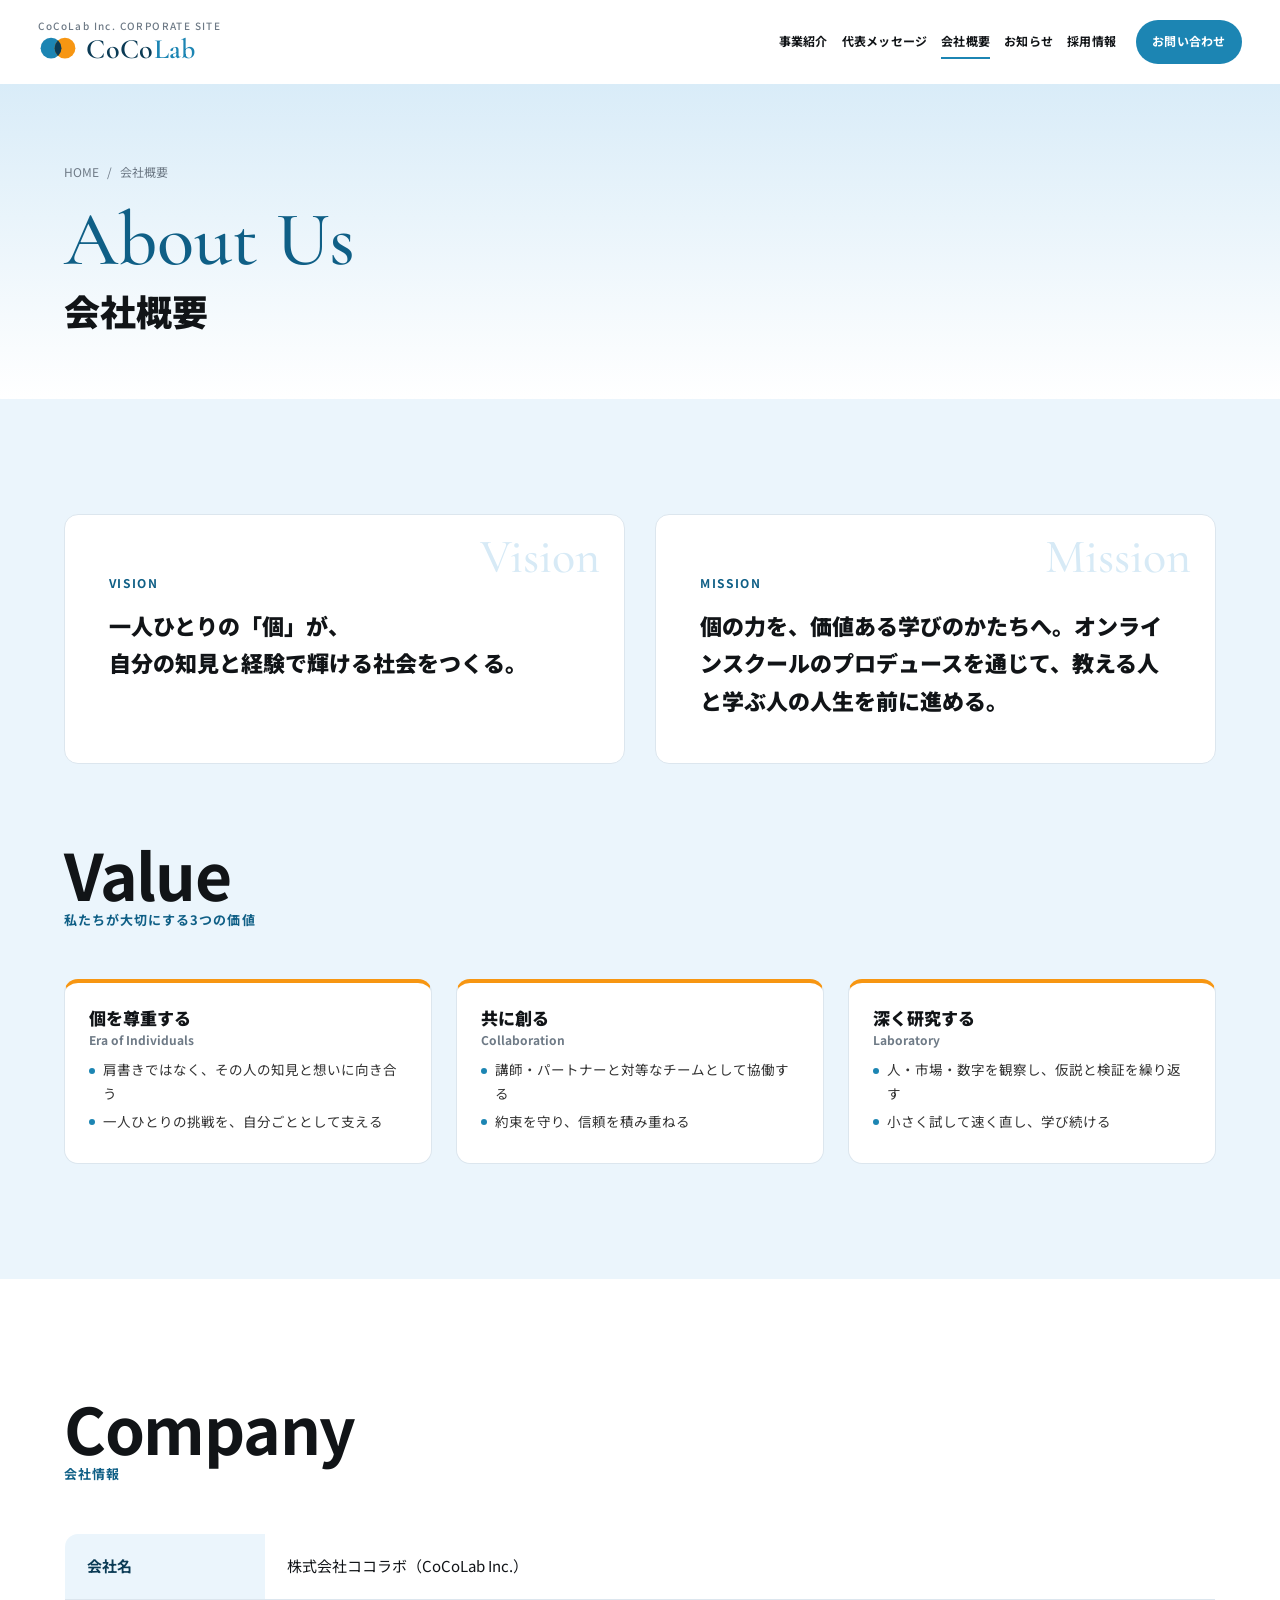
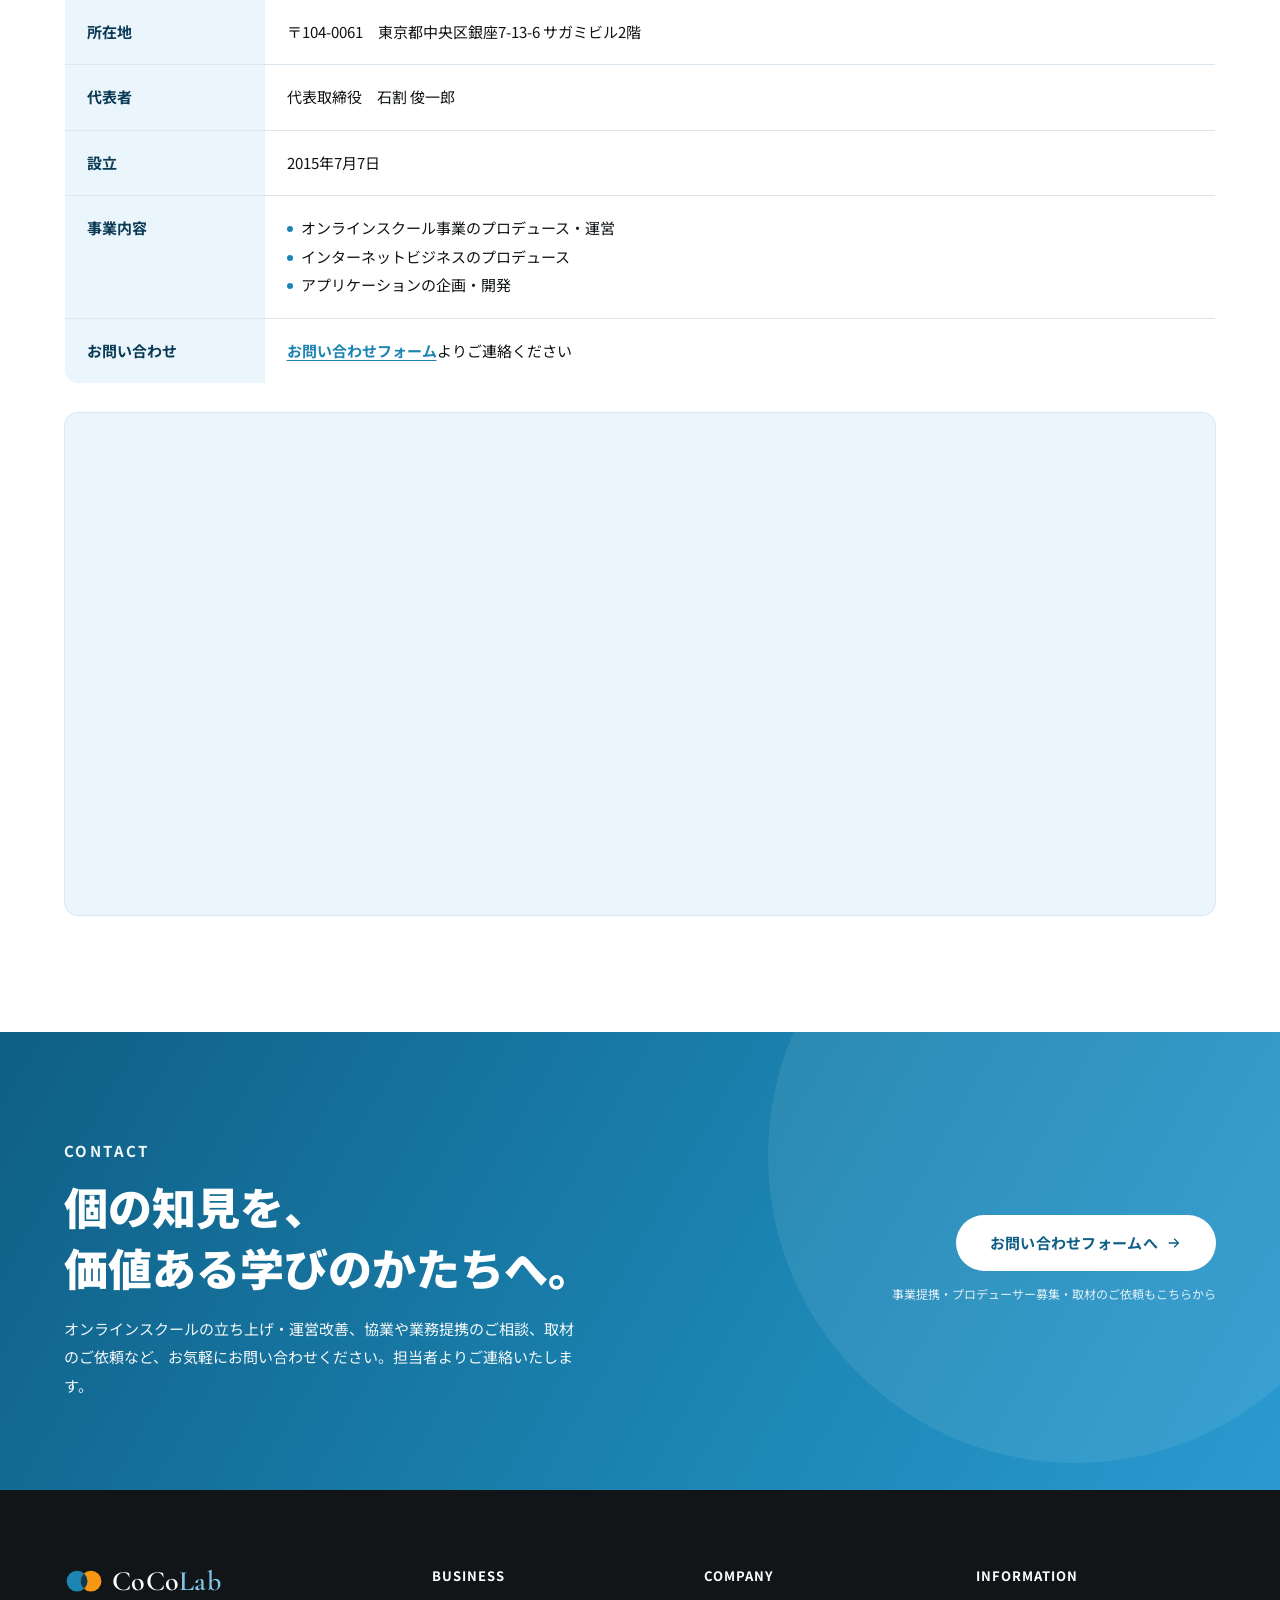
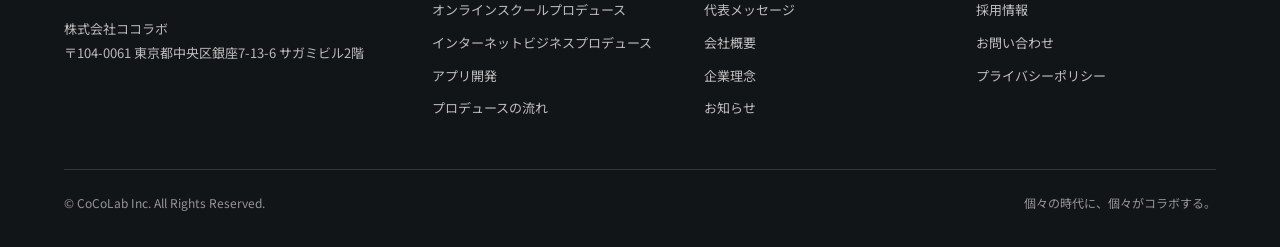
==== commit 3b8883f1: "Add files via upload" ====
--- a/about.html
+++ b/about.html
@@ -14,7 +14,7 @@
 <link rel="canonical" href="https://cocolo-labo.co.jp/about.html">
 <meta property="og:url" content="https://cocolo-labo.co.jp/about.html">
 <meta property="og:image" content="https://cocolo-labo.co.jp/og-image.jpg">
-<script type="application/ld+json">{"@context": "https://schema.org", "@graph": [{"@type": "Organization", "name": "株式会社ココラボ", "alternateName": "CoCoLab Inc.", "foundingDate": "2015-07-07", "description": "オンラインスクール事業のプロデュース、インターネットビジネスプロデュース、アプリ開発を行う会社。", "founder": {"@type": "Person", "name": "石割俊一郎", "jobTitle": "代表取締役"}, "url": "https://cocolo-labo.co.jp/"}, {"@type": "BreadcrumbList", "itemListElement": [{"@type": "ListItem", "position": 1, "name": "HOME", "item": "https://cocolo-labo.co.jp/"}, {"@type": "ListItem", "position": 2, "name": "会社概要・企業理念", "item": "https://cocolo-labo.co.jp/about.html"}]}]}</script>
+<script type="application/ld+json">{"@context": "https://schema.org", "@graph": [{"@type": "Organization", "name": "株式会社ココラボ", "alternateName": "CoCoLab Inc.", "foundingDate": "2015-07-07", "address": {"@type": "PostalAddress", "postalCode": "104-0061", "addressRegion": "東京都", "addressLocality": "中央区", "streetAddress": "銀座7-13-6 サガミビル2階", "addressCountry": "JP"}, "description": "オンラインスクール事業のプロデュース、インターネットビジネスプロデュース、アプリ開発を行う会社。", "founder": {"@type": "Person", "name": "石割俊一郎", "jobTitle": "代表取締役"}, "url": "https://cocolo-labo.co.jp/"}, {"@type": "BreadcrumbList", "itemListElement": [{"@type": "ListItem", "position": 1, "name": "HOME", "item": "https://cocolo-labo.co.jp/"}, {"@type": "ListItem", "position": 2, "name": "会社概要・企業理念", "item": "https://cocolo-labo.co.jp/about.html"}]}]}</script>
 <link rel="icon" href="favicon.svg" type="image/svg+xml">
 <link rel="preconnect" href="https://fonts.googleapis.com">
 <link rel="preconnect" href="https://fonts.gstatic.com" crossorigin>
@@ -89,12 +89,14 @@
     <table class="spec reveal">
       <tbody>
         <tr><th scope="row">会社名</th><td>株式会社ココラボ（CoCoLab Inc.）</td></tr>
+        <tr><th scope="row">所在地</th><td>〒104-0061　東京都中央区銀座7-13-6 サガミビル2階</td></tr>
         <tr><th scope="row">代表者</th><td>代表取締役　石割 俊一郎</td></tr>
         <tr><th scope="row">設立</th><td>2015年7月7日</td></tr>
         <tr><th scope="row">事業内容</th><td><ul class="dots"><li>オンラインスクール事業のプロデュース・運営</li><li>インターネットビジネスのプロデュース</li><li>アプリケーションの企画・開発</li></ul></td></tr>
         <tr><th scope="row">お問い合わせ</th><td><a class="text-link" href="contact.html">お問い合わせフォーム</a>よりご連絡ください</td></tr>
       </tbody>
     </table>
+    <div class="map reveal"><iframe src="https://www.google.com/maps?q=%E6%9D%B1%E4%BA%AC%E9%83%BD%E4%B8%AD%E5%A4%AE%E5%8C%BA%E9%8A%80%E5%BA%A77-13-6%20%E3%82%B5%E3%82%AC%E3%83%9F%E3%83%93%E3%83%AB&amp;output=embed&amp;hl=ja" title="株式会社ココラボ 所在地の地図" loading="lazy" referrerpolicy="no-referrer-when-downgrade"></iframe></div>
   </div>
 </section>
 
@@ -117,7 +119,7 @@
     <div class="footer__top">
       <div class="footer__brand">
         <span class="logo"><svg class="logo__mark" viewBox="0 0 46 28" aria-hidden="true"><defs><clipPath id="lg-ft"><circle cx="15" cy="14" r="12"/></clipPath></defs><circle cx="15" cy="14" r="12" fill="#1C85B3"/><circle cx="31" cy="14" r="12" fill="#F79612"/><circle cx="31" cy="14" r="12" fill="#0B3B55" clip-path="url(#lg-ft)"/></svg><span class="logo__word">CoCo<b>Lab</b></span></span>
-        <p>株式会社ココラボ<br>オンラインスクール事業のプロデュース／インターネットビジネスプロデュース／アプリ開発</p>
+        <p>株式会社ココラボ<br>〒104-0061 東京都中央区銀座7-13-6 サガミビル2階</p>
       </div>
       <div>
         <h4>BUSINESS</h4>
--- a/style.css
+++ b/style.css
@@ -518,3 +518,8 @@
 
 /* section heads wrap on narrow screens */
 @media (max-width:600px){.sec-head{flex-wrap:wrap;align-items:flex-start}.sec-head .more{white-space:normal}}
+
+/* text-only message blocks (no portrait) */
+.msg-teaser--text{grid-template-columns:1fr;max-width:820px}
+.msg-teaser--text .msg-teaser__title{margin-top:22px}
+.greeting--text{grid-template-columns:1fr;max-width:820px;margin-inline:auto}
